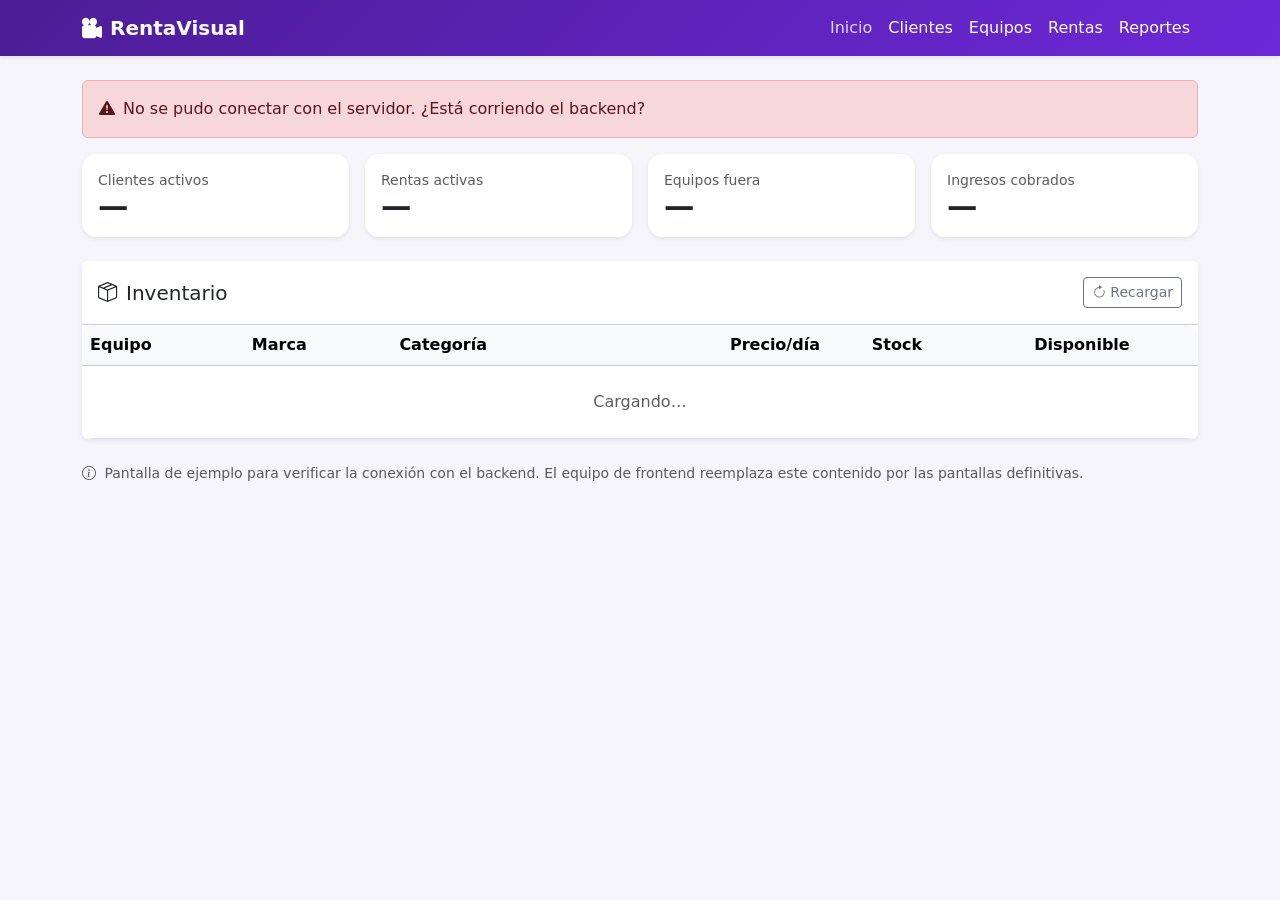
==== frontend/index.html @ cbd8d8b9 "Estructura inicial: base de datos PostgreSQL, API FastAPI y sitio" ====
<!DOCTYPE html>
<html lang="es">
<head>
  <meta charset="UTF-8" />
  <meta name="viewport" content="width=device-width, initial-scale=1.0" />
  <title>Renta de Equipos Audiovisuales</title>
  <link href="https://cdn.jsdelivr.net/npm/bootstrap@5.3.3/dist/css/bootstrap.min.css" rel="stylesheet" />
  <link href="https://cdn.jsdelivr.net/npm/bootstrap-icons@1.11.3/font/bootstrap-icons.min.css" rel="stylesheet" />
  <link href="assets/css/estilos.css" rel="stylesheet" />
</head>
<body>

  <!-- ===================== NAVBAR ===================== -->
  <nav class="navbar navbar-expand-lg navbar-marca shadow-sm">
    <div class="container">
      <a class="navbar-brand fw-bold" href="index.html">
        <i class="bi bi-camera-reels-fill me-2"></i>RentaVisual
      </a>
      <button class="navbar-toggler" type="button" data-bs-toggle="collapse" data-bs-target="#menu">
        <span class="navbar-toggler-icon"></span>
      </button>
      <div class="collapse navbar-collapse" id="menu">
        <ul class="navbar-nav ms-auto">
          <li class="nav-item"><a class="nav-link active" href="index.html">Inicio</a></li>
          <li class="nav-item"><a class="nav-link" href="#">Clientes</a></li>
          <li class="nav-item"><a class="nav-link" href="#">Equipos</a></li>
          <li class="nav-item"><a class="nav-link" href="#">Rentas</a></li>
          <li class="nav-item"><a class="nav-link" href="#">Reportes</a></li>
        </ul>
      </div>
    </div>
  </nav>

  <main class="container py-4">

    <!-- Aviso de estado del backend -->
    <div id="avisoConexion" class="alert alert-secondary d-flex align-items-center gap-2">
      <span class="spinner-border spinner-border-sm"></span>
      <span>Conectando con la base de datos…</span>
    </div>

    <!-- ===================== MÉTRICAS ===================== -->
    <div class="row g-3 mb-4" id="metricas">
      <div class="col-6 col-lg-3">
        <div class="card tarjeta-metrica shadow-sm h-100">
          <div class="card-body">
            <div class="text-muted small">Clientes activos</div>
            <div class="valor" id="mClientes">—</div>
          </div>
        </div>
      </div>
      <div class="col-6 col-lg-3">
        <div class="card tarjeta-metrica shadow-sm h-100">
          <div class="card-body">
            <div class="text-muted small">Rentas activas</div>
            <div class="valor" id="mRentas">—</div>
          </div>
        </div>
      </div>
      <div class="col-6 col-lg-3">
        <div class="card tarjeta-metrica shadow-sm h-100">
          <div class="card-body">
            <div class="text-muted small">Equipos fuera</div>
            <div class="valor" id="mPendientes">—</div>
          </div>
        </div>
      </div>
      <div class="col-6 col-lg-3">
        <div class="card tarjeta-metrica shadow-sm h-100">
          <div class="card-body">
            <div class="text-muted small">Ingresos cobrados</div>
            <div class="valor" id="mIngresos">—</div>
          </div>
        </div>
      </div>
    </div>

    <!-- ===================== INVENTARIO ===================== -->
    <div class="card shadow-sm border-0">
      <div class="card-header bg-white d-flex justify-content-between align-items-center py-3">
        <h5 class="mb-0"><i class="bi bi-box-seam me-2"></i>Inventario</h5>
        <button class="btn btn-sm btn-outline-secondary" id="btnRecargar">
          <i class="bi bi-arrow-clockwise"></i> Recargar
        </button>
      </div>
      <div class="table-responsive">
        <table class="table table-hover align-middle mb-0 tabla-datos">
          <thead class="table-light">
            <tr>
              <th>Equipo</th>
              <th>Marca</th>
              <th>Categoría</th>
              <th class="text-end">Precio/día</th>
              <th class="text-center">Stock</th>
              <th class="text-center">Disponible</th>
            </tr>
          </thead>
          <tbody id="tablaEquipos">
            <tr><td colspan="6" class="text-center py-4 text-muted">Cargando…</td></tr>
          </tbody>
        </table>
      </div>
    </div>

    <p class="text-muted small mt-4">
      <i class="bi bi-info-circle me-1"></i>
      Pantalla de ejemplo para verificar la conexión con el backend.
      El equipo de frontend reemplaza este contenido por las pantallas definitivas.
    </p>
  </main>

  <script src="https://cdn.jsdelivr.net/npm/bootstrap@5.3.3/dist/js/bootstrap.bundle.min.js"></script>
  <script src="assets/js/api.js"></script>
  <script>
    const dinero = (n) =>
      new Intl.NumberFormat("es-MX", { style: "currency", currency: "MXN" }).format(n);

    async function cargarTodo() {
      const aviso = document.getElementById("avisoConexion");
      try {
        const salud = await Api.sistema.salud();
        aviso.className = "alert alert-success d-flex align-items-center gap-2";
        aviso.innerHTML =
          `<i class="bi bi-check-circle-fill"></i>
           <span>Conectado a <strong>${salud.base}</strong> — PostgreSQL OK</span>`;

        const [resumen, equipos] = await Promise.all([
          Api.reportes.resumen(),
          Api.equipos.listar(),
        ]);

        document.getElementById("mClientes").textContent   = resumen.clientes_activos;
        document.getElementById("mRentas").textContent     = resumen.rentas_activas;
        document.getElementById("mPendientes").textContent = resumen.lineas_pendientes;
        document.getElementById("mIngresos").textContent   = dinero(resumen.ingresos_cobrados);

        const tbody = document.getElementById("tablaEquipos");
        tbody.innerHTML = equipos.map((e) => `
          <tr>
            <td class="fw-semibold">${e.nombre}</td>
            <td>${e.marca ?? "—"}</td>
            <td><span class="badge text-bg-light">${e.nombre_categoria}</span></td>
            <td class="text-end">${dinero(e.precio_renta_diario)}</td>
            <td class="text-center">${e.stock}</td>
            <td class="text-center">
              <span class="badge badge-estado ${e.disponible > 0 ? "text-bg-success" : "text-bg-danger"}">
                ${e.disponible}
              </span>
            </td>
          </tr>`).join("") ||
          `<tr><td colspan="6" class="text-center py-4 text-muted">Sin equipos registrados</td></tr>`;

      } catch (error) {
        aviso.className = "alert alert-danger d-flex align-items-center gap-2";
        aviso.innerHTML = `<i class="bi bi-exclamation-triangle-fill"></i>
                           <span>${error.message}</span>`;
      }
    }

    document.getElementById("btnRecargar").addEventListener("click", cargarTodo);
    cargarTodo();
  </script>
</body>
</html>
---- frontend/assets/css/estilos.css ----
/* =====================================================================
   Estilos base del proyecto.
   Bootstrap hace el 80%; aquí van los ajustes de identidad visual.
   ===================================================================== */

:root {
  --marca: #6d28d9;
  --marca-oscura: #4c1d95;
  --fondo: #f6f5fb;
}

body {
  background-color: var(--fondo);
  font-family: "Segoe UI", system-ui, -apple-system, sans-serif;
}

.navbar-marca {
  background: linear-gradient(135deg, var(--marca-oscura), var(--marca));
}

.navbar-marca .navbar-brand,
.navbar-marca .nav-link {
  color: #fff;
}

.navbar-marca .nav-link:hover,
.navbar-marca .nav-link.active {
  color: #ddd6fe;
}

.tarjeta-metrica {
  border: 0;
  border-radius: 0.9rem;
  transition: transform 0.15s ease, box-shadow 0.15s ease;
}

.tarjeta-metrica:hover {
  transform: translateY(-3px);
  box-shadow: 0 0.6rem 1.4rem rgba(76, 29, 149, 0.15) !important;
}

.tarjeta-metrica .valor {
  font-size: 1.9rem;
  font-weight: 700;
  line-height: 1;
}

.tabla-datos {
  background: #fff;
  border-radius: 0.75rem;
  overflow: hidden;
}

.badge-estado {
  font-weight: 600;
  letter-spacing: 0.02em;
}

.cargando {
  display: flex;
  align-items: center;
  gap: 0.6rem;
  color: #6b7280;
}
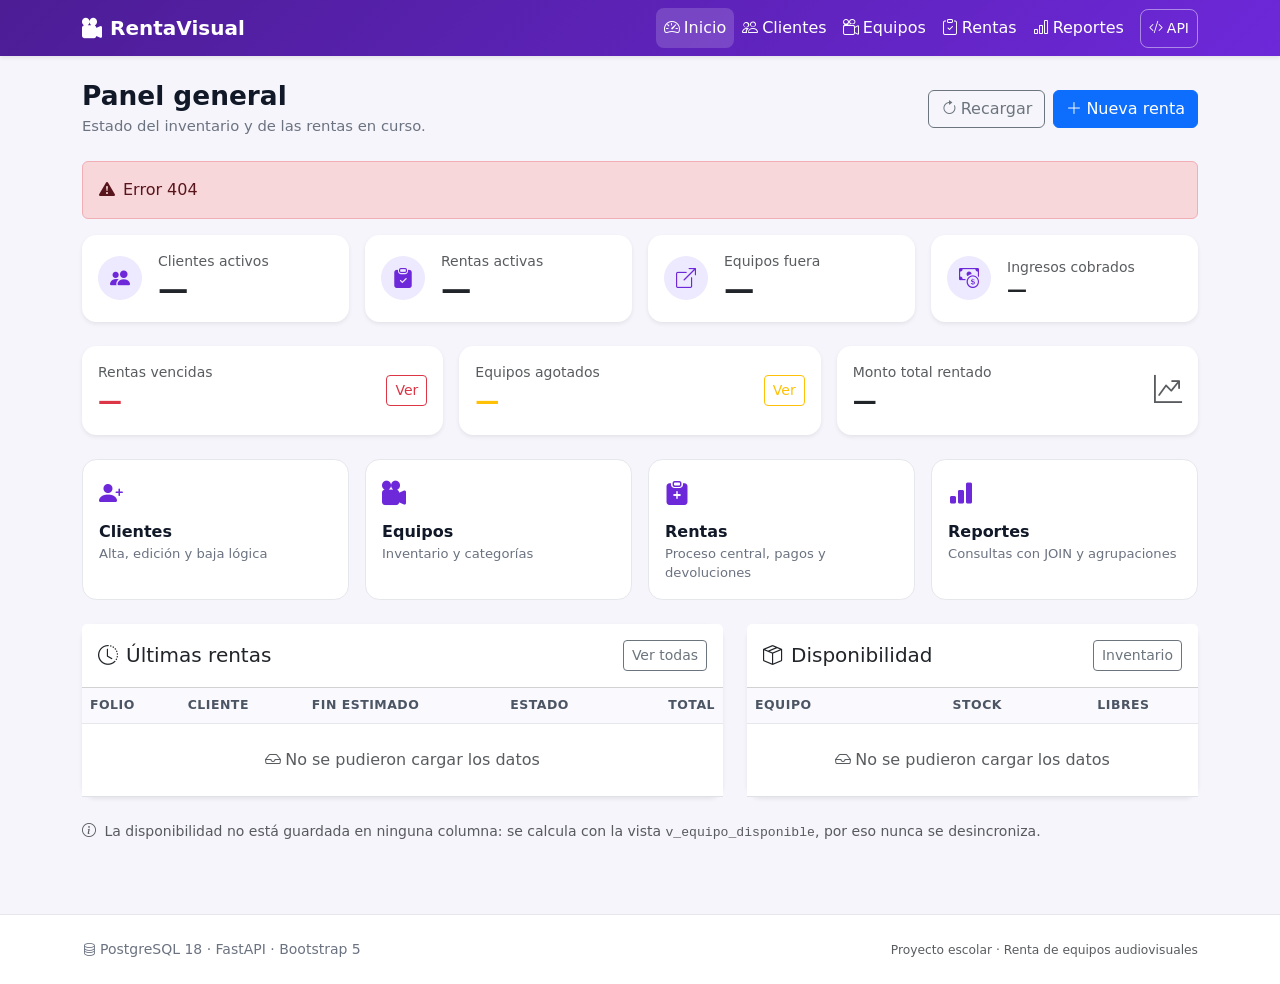
==== commit f9eef6de: "Frontend completo: panel, clientes, equipos, rentas y reportes - Capa compartida: api.js (cliente HT" ====
--- a/frontend/index.html
+++ b/frontend/index.html
@@ -3,162 +3,219 @@
 <head>
   <meta charset="UTF-8" />
   <meta name="viewport" content="width=device-width, initial-scale=1.0" />
-  <title>Renta de Equipos Audiovisuales</title>
+  <title>Panel general · RentaVisual</title>
   <link href="https://cdn.jsdelivr.net/npm/bootstrap@5.3.3/dist/css/bootstrap.min.css" rel="stylesheet" />
   <link href="https://cdn.jsdelivr.net/npm/bootstrap-icons@1.11.3/font/bootstrap-icons.min.css" rel="stylesheet" />
   <link href="assets/css/estilos.css" rel="stylesheet" />
 </head>
-<body>
-
-  <!-- ===================== NAVBAR ===================== -->
-  <nav class="navbar navbar-expand-lg navbar-marca shadow-sm">
-    <div class="container">
-      <a class="navbar-brand fw-bold" href="index.html">
-        <i class="bi bi-camera-reels-fill me-2"></i>RentaVisual
-      </a>
-      <button class="navbar-toggler" type="button" data-bs-toggle="collapse" data-bs-target="#menu">
-        <span class="navbar-toggler-icon"></span>
-      </button>
-      <div class="collapse navbar-collapse" id="menu">
-        <ul class="navbar-nav ms-auto">
-          <li class="nav-item"><a class="nav-link active" href="index.html">Inicio</a></li>
-          <li class="nav-item"><a class="nav-link" href="#">Clientes</a></li>
-          <li class="nav-item"><a class="nav-link" href="#">Equipos</a></li>
-          <li class="nav-item"><a class="nav-link" href="#">Rentas</a></li>
-          <li class="nav-item"><a class="nav-link" href="#">Reportes</a></li>
-        </ul>
-      </div>
-    </div>
-  </nav>
+<body data-pagina="inicio">
+
+  <div id="app-navbar"></div>
 
   <main class="container py-4">
 
-    <!-- Aviso de estado del backend -->
+    <div class="encabezado-pagina">
+      <div>
+        <h1>Panel general</h1>
+        <p class="subtitulo">Estado del inventario y de las rentas en curso.</p>
+      </div>
+      <div class="d-flex gap-2 no-print">
+        <button class="btn btn-outline-secondary" id="btnRecargar">
+          <i class="bi bi-arrow-clockwise me-1"></i>Recargar
+        </button>
+        <a class="btn btn-primary" href="rentas.html?nueva=1">
+          <i class="bi bi-plus-lg me-1"></i>Nueva renta
+        </a>
+      </div>
+    </div>
+
+    <!-- Estado de la conexión -->
     <div id="avisoConexion" class="alert alert-secondary d-flex align-items-center gap-2">
       <span class="spinner-border spinner-border-sm"></span>
       <span>Conectando con la base de datos…</span>
     </div>
 
-    <!-- ===================== MÉTRICAS ===================== -->
-    <div class="row g-3 mb-4" id="metricas">
-      <div class="col-6 col-lg-3">
-        <div class="card tarjeta-metrica shadow-sm h-100">
-          <div class="card-body">
-            <div class="text-muted small">Clientes activos</div>
-            <div class="valor" id="mClientes">—</div>
-          </div>
-        </div>
-      </div>
-      <div class="col-6 col-lg-3">
-        <div class="card tarjeta-metrica shadow-sm h-100">
-          <div class="card-body">
-            <div class="text-muted small">Rentas activas</div>
-            <div class="valor" id="mRentas">—</div>
-          </div>
-        </div>
-      </div>
-      <div class="col-6 col-lg-3">
-        <div class="card tarjeta-metrica shadow-sm h-100">
-          <div class="card-body">
-            <div class="text-muted small">Equipos fuera</div>
-            <div class="valor" id="mPendientes">—</div>
-          </div>
-        </div>
-      </div>
-      <div class="col-6 col-lg-3">
-        <div class="card tarjeta-metrica shadow-sm h-100">
-          <div class="card-body">
-            <div class="text-muted small">Ingresos cobrados</div>
-            <div class="valor" id="mIngresos">—</div>
-          </div>
-        </div>
-      </div>
-    </div>
-
-    <!-- ===================== INVENTARIO ===================== -->
-    <div class="card shadow-sm border-0">
-      <div class="card-header bg-white d-flex justify-content-between align-items-center py-3">
-        <h5 class="mb-0"><i class="bi bi-box-seam me-2"></i>Inventario</h5>
-        <button class="btn btn-sm btn-outline-secondary" id="btnRecargar">
-          <i class="bi bi-arrow-clockwise"></i> Recargar
-        </button>
-      </div>
-      <div class="table-responsive">
-        <table class="table table-hover align-middle mb-0 tabla-datos">
-          <thead class="table-light">
-            <tr>
-              <th>Equipo</th>
-              <th>Marca</th>
-              <th>Categoría</th>
-              <th class="text-end">Precio/día</th>
-              <th class="text-center">Stock</th>
-              <th class="text-center">Disponible</th>
-            </tr>
-          </thead>
-          <tbody id="tablaEquipos">
-            <tr><td colspan="6" class="text-center py-4 text-muted">Cargando…</td></tr>
-          </tbody>
-        </table>
-      </div>
-    </div>
-
-    <p class="text-muted small mt-4">
+    <!-- Métricas principales -->
+    <div class="row g-3 mb-4">
+      <div class="col-6 col-lg-3">
+        <div class="card tarjeta-metrica shadow-sm h-100">
+          <div class="card-body d-flex align-items-center gap-3">
+            <div class="icono"><i class="bi bi-people-fill"></i></div>
+            <div>
+              <div class="text-muted small">Clientes activos</div>
+              <div class="valor" id="mClientes">—</div>
+            </div>
+          </div>
+        </div>
+      </div>
+      <div class="col-6 col-lg-3">
+        <div class="card tarjeta-metrica shadow-sm h-100">
+          <div class="card-body d-flex align-items-center gap-3">
+            <div class="icono"><i class="bi bi-clipboard-check-fill"></i></div>
+            <div>
+              <div class="text-muted small">Rentas activas</div>
+              <div class="valor" id="mRentas">—</div>
+            </div>
+          </div>
+        </div>
+      </div>
+      <div class="col-6 col-lg-3">
+        <div class="card tarjeta-metrica shadow-sm h-100">
+          <div class="card-body d-flex align-items-center gap-3">
+            <div class="icono"><i class="bi bi-box-arrow-up-right"></i></div>
+            <div>
+              <div class="text-muted small">Equipos fuera</div>
+              <div class="valor" id="mPendientes">—</div>
+            </div>
+          </div>
+        </div>
+      </div>
+      <div class="col-6 col-lg-3">
+        <div class="card tarjeta-metrica shadow-sm h-100">
+          <div class="card-body d-flex align-items-center gap-3">
+            <div class="icono"><i class="bi bi-cash-coin"></i></div>
+            <div>
+              <div class="text-muted small">Ingresos cobrados</div>
+              <div class="valor fs-5" id="mIngresos">—</div>
+            </div>
+          </div>
+        </div>
+      </div>
+    </div>
+
+    <!-- Avisos -->
+    <div class="row g-3 mb-4">
+      <div class="col-md-4">
+        <div class="card shadow-sm h-100">
+          <div class="card-body d-flex justify-content-between align-items-center">
+            <div>
+              <div class="text-muted small">Rentas vencidas</div>
+              <div class="valor fs-4 fw-bold text-danger" id="mVencidas">—</div>
+            </div>
+            <a class="btn btn-sm btn-outline-danger" href="reportes.html#vencidas">Ver</a>
+          </div>
+        </div>
+      </div>
+      <div class="col-md-4">
+        <div class="card shadow-sm h-100">
+          <div class="card-body d-flex justify-content-between align-items-center">
+            <div>
+              <div class="text-muted small">Equipos agotados</div>
+              <div class="valor fs-4 fw-bold text-warning" id="mAgotados">—</div>
+            </div>
+            <a class="btn btn-sm btn-outline-warning" href="reportes.html#inventario">Ver</a>
+          </div>
+        </div>
+      </div>
+      <div class="col-md-4">
+        <div class="card shadow-sm h-100">
+          <div class="card-body d-flex justify-content-between align-items-center">
+            <div>
+              <div class="text-muted small">Monto total rentado</div>
+              <div class="valor fs-4 fw-bold" id="mMontoRentado">—</div>
+            </div>
+            <i class="bi bi-graph-up-arrow fs-3 text-muted"></i>
+          </div>
+        </div>
+      </div>
+    </div>
+
+    <!-- Accesos rápidos -->
+    <div class="row g-3 mb-4">
+      <div class="col-6 col-lg-3">
+        <a class="tarjeta-accion p-3" href="clientes.html">
+          <div class="icono mb-2"><i class="bi bi-person-plus-fill"></i></div>
+          <div class="fw-semibold">Clientes</div>
+          <div class="celda-secundaria">Alta, edición y baja lógica</div>
+        </a>
+      </div>
+      <div class="col-6 col-lg-3">
+        <a class="tarjeta-accion p-3" href="equipos.html">
+          <div class="icono mb-2"><i class="bi bi-camera-reels-fill"></i></div>
+          <div class="fw-semibold">Equipos</div>
+          <div class="celda-secundaria">Inventario y categorías</div>
+        </a>
+      </div>
+      <div class="col-6 col-lg-3">
+        <a class="tarjeta-accion p-3" href="rentas.html">
+          <div class="icono mb-2"><i class="bi bi-clipboard-plus-fill"></i></div>
+          <div class="fw-semibold">Rentas</div>
+          <div class="celda-secundaria">Proceso central, pagos y devoluciones</div>
+        </a>
+      </div>
+      <div class="col-6 col-lg-3">
+        <a class="tarjeta-accion p-3" href="reportes.html">
+          <div class="icono mb-2"><i class="bi bi-bar-chart-fill"></i></div>
+          <div class="fw-semibold">Reportes</div>
+          <div class="celda-secundaria">Consultas con JOIN y agrupaciones</div>
+        </a>
+      </div>
+    </div>
+
+    <div class="row g-4">
+      <!-- Últimas rentas -->
+      <div class="col-lg-7">
+        <div class="card shadow-sm h-100">
+          <div class="card-header bg-white d-flex justify-content-between align-items-center py-3">
+            <h5 class="mb-0"><i class="bi bi-clock-history me-2"></i>Últimas rentas</h5>
+            <a class="btn btn-sm btn-outline-secondary" href="rentas.html">Ver todas</a>
+          </div>
+          <div class="table-responsive">
+            <table class="table table-hover align-middle tabla-datos">
+              <thead>
+                <tr>
+                  <th>Folio</th>
+                  <th>Cliente</th>
+                  <th>Fin estimado</th>
+                  <th>Estado</th>
+                  <th class="text-end">Total</th>
+                </tr>
+              </thead>
+              <tbody id="tablaRentas">
+                <tr><td colspan="5" class="text-center py-4 text-muted">Cargando…</td></tr>
+              </tbody>
+            </table>
+          </div>
+        </div>
+      </div>
+
+      <!-- Inventario -->
+      <div class="col-lg-5">
+        <div class="card shadow-sm h-100">
+          <div class="card-header bg-white d-flex justify-content-between align-items-center py-3">
+            <h5 class="mb-0"><i class="bi bi-box-seam me-2"></i>Disponibilidad</h5>
+            <a class="btn btn-sm btn-outline-secondary" href="equipos.html">Inventario</a>
+          </div>
+          <div class="table-responsive">
+            <table class="table table-hover align-middle tabla-datos">
+              <thead>
+                <tr>
+                  <th>Equipo</th>
+                  <th class="text-center">Stock</th>
+                  <th class="text-center">Libres</th>
+                </tr>
+              </thead>
+              <tbody id="tablaEquipos">
+                <tr><td colspan="3" class="text-center py-4 text-muted">Cargando…</td></tr>
+              </tbody>
+            </table>
+          </div>
+        </div>
+      </div>
+    </div>
+
+    <p class="text-muted small mt-4 mb-0">
       <i class="bi bi-info-circle me-1"></i>
-      Pantalla de ejemplo para verificar la conexión con el backend.
-      El equipo de frontend reemplaza este contenido por las pantallas definitivas.
+      La disponibilidad no está guardada en ninguna columna: se calcula con la vista
+      <span class="texto-mono">v_equipo_disponible</span>, por eso nunca se desincroniza.
     </p>
   </main>
 
+  <div id="app-footer"></div>
+
   <script src="https://cdn.jsdelivr.net/npm/bootstrap@5.3.3/dist/js/bootstrap.bundle.min.js"></script>
   <script src="assets/js/api.js"></script>
-  <script>
-    const dinero = (n) =>
-      new Intl.NumberFormat("es-MX", { style: "currency", currency: "MXN" }).format(n);
-
-    async function cargarTodo() {
-      const aviso = document.getElementById("avisoConexion");
-      try {
-        const salud = await Api.sistema.salud();
-        aviso.className = "alert alert-success d-flex align-items-center gap-2";
-        aviso.innerHTML =
-          `<i class="bi bi-check-circle-fill"></i>
-           <span>Conectado a <strong>${salud.base}</strong> — PostgreSQL OK</span>`;
-
-        const [resumen, equipos] = await Promise.all([
-          Api.reportes.resumen(),
-          Api.equipos.listar(),
-        ]);
-
-        document.getElementById("mClientes").textContent   = resumen.clientes_activos;
-        document.getElementById("mRentas").textContent     = resumen.rentas_activas;
-        document.getElementById("mPendientes").textContent = resumen.lineas_pendientes;
-        document.getElementById("mIngresos").textContent   = dinero(resumen.ingresos_cobrados);
-
-        const tbody = document.getElementById("tablaEquipos");
-        tbody.innerHTML = equipos.map((e) => `
-          <tr>
-            <td class="fw-semibold">${e.nombre}</td>
-            <td>${e.marca ?? "—"}</td>
-            <td><span class="badge text-bg-light">${e.nombre_categoria}</span></td>
-            <td class="text-end">${dinero(e.precio_renta_diario)}</td>
-            <td class="text-center">${e.stock}</td>
-            <td class="text-center">
-              <span class="badge badge-estado ${e.disponible > 0 ? "text-bg-success" : "text-bg-danger"}">
-                ${e.disponible}
-              </span>
-            </td>
-          </tr>`).join("") ||
-          `<tr><td colspan="6" class="text-center py-4 text-muted">Sin equipos registrados</td></tr>`;
-
-      } catch (error) {
-        aviso.className = "alert alert-danger d-flex align-items-center gap-2";
-        aviso.innerHTML = `<i class="bi bi-exclamation-triangle-fill"></i>
-                           <span>${error.message}</span>`;
-      }
-    }
-
-    document.getElementById("btnRecargar").addEventListener("click", cargarTodo);
-    cargarTodo();
-  </script>
+  <script src="assets/js/comun.js"></script>
+  <script src="assets/js/paginas/inicio.js"></script>
 </body>
 </html>
--- a/frontend/assets/css/estilos.css
+++ b/frontend/assets/css/estilos.css
@@ -1,19 +1,41 @@
 /* =====================================================================
-   Estilos base del proyecto.
-   Bootstrap hace el 80%; aquí van los ajustes de identidad visual.
+   Identidad visual del proyecto
+   ---------------------------------------------------------------------
+   Bootstrap hace el 80%. Aquí solo van los ajustes de marca y los
+   detalles que Bootstrap no trae (barras de reportes, tablas, impresión).
    ===================================================================== */
 
 :root {
   --marca: #6d28d9;
   --marca-oscura: #4c1d95;
+  --marca-clara: #ede9fe;
   --fondo: #f6f5fb;
-}
-
+  --borde: #e5e7eb;
+  --texto-suave: #6b7280;
+  --exito: #059669;
+  --peligro: #dc2626;
+  --radio: 0.9rem;
+}
+
+/* --------------------------------- Base --------------------------------- */
 body {
   background-color: var(--fondo);
   font-family: "Segoe UI", system-ui, -apple-system, sans-serif;
-}
-
+  color: #111827;
+  min-height: 100vh;
+  display: flex;
+  flex-direction: column;
+}
+
+main {
+  flex: 1 0 auto;
+}
+
+a {
+  text-decoration: none;
+}
+
+/* -------------------------------- Navbar -------------------------------- */
 .navbar-marca {
   background: linear-gradient(135deg, var(--marca-oscura), var(--marca));
 }
@@ -23,14 +45,56 @@
   color: #fff;
 }
 
+.navbar-marca .nav-link {
+  border-radius: 0.5rem;
+  padding-inline: 0.75rem;
+  transition: background-color 0.15s ease;
+}
+
 .navbar-marca .nav-link:hover,
 .navbar-marca .nav-link.active {
-  color: #ddd6fe;
+  color: #fff;
+  background-color: rgba(255, 255, 255, 0.16);
+}
+
+.navbar-marca .nav-docs {
+  border: 1px solid rgba(255, 255, 255, 0.45);
+  font-size: 0.875rem;
+}
+
+.navbar-marca .navbar-toggler {
+  border-color: rgba(255, 255, 255, 0.5);
+}
+
+/* -------------------------------- Encabezado -------------------------------- */
+.encabezado-pagina {
+  display: flex;
+  flex-wrap: wrap;
+  gap: 1rem;
+  justify-content: space-between;
+  align-items: center;
+  margin-bottom: 1.5rem;
+}
+
+.encabezado-pagina h1 {
+  font-size: 1.65rem;
+  font-weight: 700;
+  margin: 0;
+}
+
+.encabezado-pagina .subtitulo {
+  color: var(--texto-suave);
+  font-size: 0.925rem;
+  margin: 0.2rem 0 0;
+}
+
+/* --------------------------------- Tarjetas --------------------------------- */
+.card {
+  border: 0;
+  border-radius: var(--radio);
 }
 
 .tarjeta-metrica {
-  border: 0;
-  border-radius: 0.9rem;
   transition: transform 0.15s ease, box-shadow 0.15s ease;
 }
 
@@ -42,23 +106,225 @@
 .tarjeta-metrica .valor {
   font-size: 1.9rem;
   font-weight: 700;
-  line-height: 1;
-}
-
+  line-height: 1.1;
+}
+
+.tarjeta-metrica .icono {
+  width: 2.75rem;
+  height: 2.75rem;
+  display: grid;
+  place-items: center;
+  border-radius: 50%;
+  background: var(--marca-clara);
+  color: var(--marca);
+  font-size: 1.25rem;
+  flex: 0 0 auto;
+}
+
+.tarjeta-accion {
+  display: block;
+  height: 100%;
+  color: inherit;
+  border: 1px solid var(--borde);
+  border-radius: var(--radio);
+  background: #fff;
+  transition: border-color 0.15s ease, transform 0.15s ease;
+}
+
+.tarjeta-accion:hover {
+  border-color: var(--marca);
+  transform: translateY(-2px);
+  color: var(--marca);
+}
+
+.tarjeta-accion .icono {
+  font-size: 1.5rem;
+  color: var(--marca);
+}
+
+/* ---------------------------------- Tablas ---------------------------------- */
 .tabla-datos {
   background: #fff;
-  border-radius: 0.75rem;
-  overflow: hidden;
-}
-
+  margin-bottom: 0;
+}
+
+.tabla-datos thead th {
+  background: #faf9fe;
+  color: #4b5563;
+  font-size: 0.78rem;
+  text-transform: uppercase;
+  letter-spacing: 0.04em;
+  font-weight: 700;
+  border-bottom: 1px solid var(--borde);
+  white-space: nowrap;
+}
+
+.tabla-datos td,
+.tabla-datos th {
+  vertical-align: middle;
+}
+
+.tabla-datos tbody tr:hover {
+  background-color: #fbfaff;
+}
+
+.acciones-tabla {
+  white-space: nowrap;
+}
+
+.acciones-tabla .btn {
+  --bs-btn-padding-y: 0.2rem;
+  --bs-btn-padding-x: 0.45rem;
+  --bs-btn-font-size: 0.8rem;
+}
+
+.celda-principal {
+  font-weight: 600;
+}
+
+.celda-secundaria {
+  color: var(--texto-suave);
+  font-size: 0.82rem;
+}
+
+/* ---------------------------------- Badges ---------------------------------- */
 .badge-estado {
   font-weight: 600;
   letter-spacing: 0.02em;
-}
-
-.cargando {
+  padding: 0.4em 0.65em;
+}
+
+.badge-suave {
+  background: var(--marca-clara);
+  color: var(--marca-oscura);
+  font-weight: 600;
+}
+
+/* ----------------------------- Barras de reportes ----------------------------- */
+.barra {
+  background: #f1f0f7;
+  border-radius: 999px;
+  height: 0.55rem;
+  overflow: hidden;
+  min-width: 90px;
+}
+
+.barra > span {
+  display: block;
+  height: 100%;
+  border-radius: 999px;
+  background: linear-gradient(90deg, var(--marca), #a78bfa);
+  transition: width 0.4s ease;
+}
+
+/* ------------------------------- Formularios ------------------------------- */
+.form-label {
+  font-size: 0.875rem;
+  font-weight: 600;
+  margin-bottom: 0.25rem;
+}
+
+.form-text {
+  font-size: 0.8rem;
+}
+
+.requerido::after {
+  content: " *";
+  color: var(--peligro);
+}
+
+/* ------------------------------- Carrito ------------------------------- */
+.carrito-vacio {
+  text-align: center;
+  color: var(--texto-suave);
+  padding: 1.5rem 1rem;
+  border: 1px dashed var(--borde);
+  border-radius: 0.65rem;
+}
+
+.resumen-total {
   display: flex;
-  align-items: center;
-  gap: 0.6rem;
-  color: #6b7280;
-}
+  justify-content: space-between;
+  align-items: baseline;
+  padding: 0.75rem 1rem;
+  background: var(--marca-clara);
+  border-radius: 0.65rem;
+}
+
+.resumen-total .monto {
+  font-size: 1.35rem;
+  font-weight: 700;
+  color: var(--marca-oscura);
+}
+
+/* ------------------------------- Offcanvas ------------------------------- */
+@media (min-width: 992px) {
+  .offcanvas-detalle {
+    width: 680px;
+  }
+}
+
+.dato-detalle dt {
+  font-size: 0.75rem;
+  text-transform: uppercase;
+  letter-spacing: 0.04em;
+  color: var(--texto-suave);
+  font-weight: 700;
+}
+
+.dato-detalle dd {
+  margin-bottom: 0.75rem;
+}
+
+/* --------------------------------- Varios --------------------------------- */
+.pie-pagina {
+  background: #fff;
+  border-top: 1px solid var(--borde);
+  color: var(--texto-suave);
+  font-size: 0.875rem;
+}
+
+.spinner-border-sm {
+  vertical-align: -0.125em;
+}
+
+.texto-mono {
+  font-family: "Cascadia Code", "Consolas", monospace;
+  font-size: 0.82rem;
+}
+
+.cursor-pointer {
+  cursor: pointer;
+}
+
+.solo-print {
+  display: none;
+}
+
+/* -------------------------------- Impresión -------------------------------- */
+@media print {
+  .navbar,
+  .pie-pagina,
+  .no-print,
+  .toast-container,
+  .btn {
+    display: none !important;
+  }
+
+  body {
+    background: #fff;
+  }
+
+  main {
+    padding: 0 !important;
+  }
+
+  .card {
+    box-shadow: none !important;
+    border: 1px solid #ddd;
+  }
+
+  .solo-print {
+    display: block;
+  }
+}
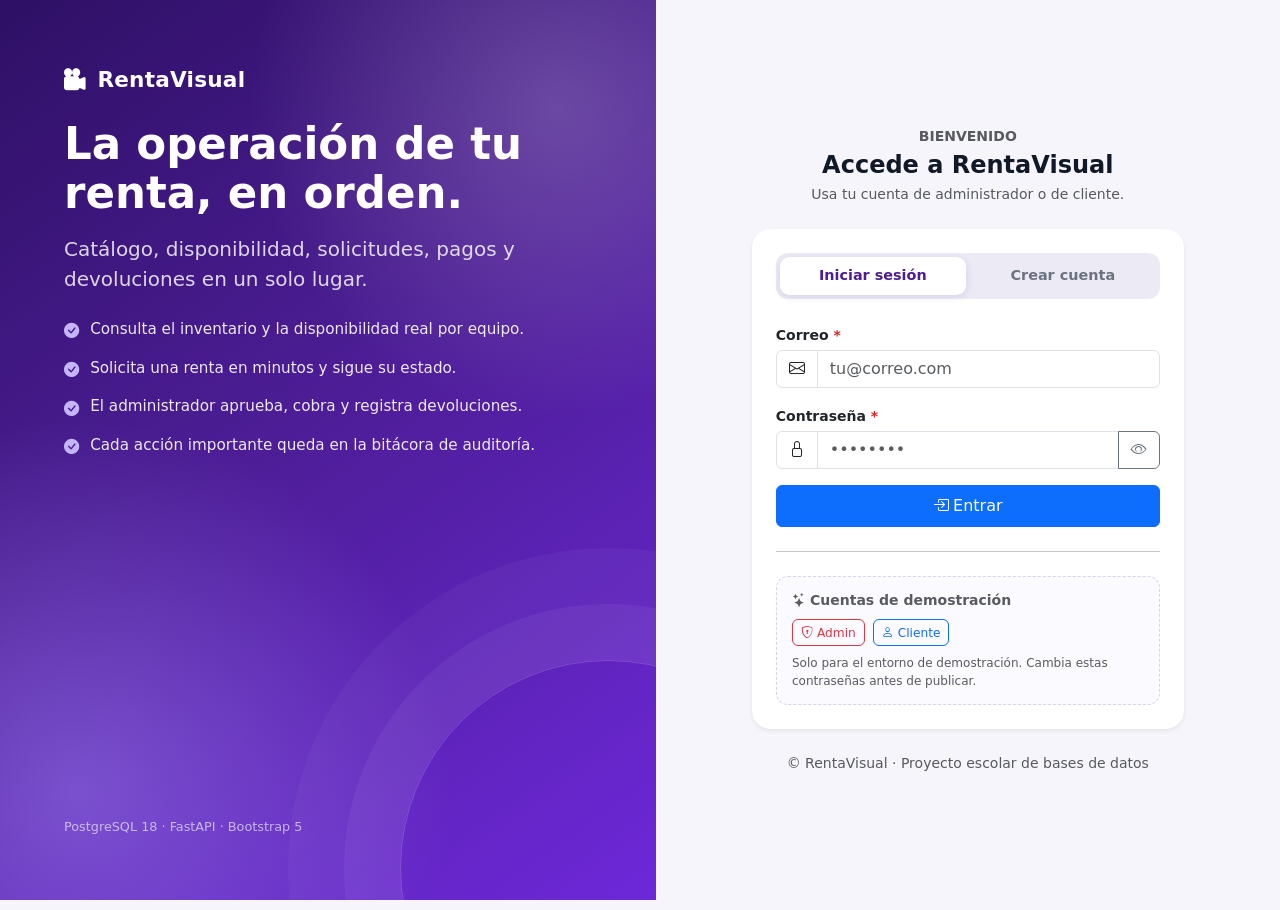
==== commit 776cc231: "Agrega login con dos roles, solicitudes de renta y auditoria - Roles admin/cliente con cookie de ses" ====
--- a/frontend/index.html
+++ b/frontend/index.html
@@ -8,7 +8,7 @@
   <link href="https://cdn.jsdelivr.net/npm/bootstrap-icons@1.11.3/font/bootstrap-icons.min.css" rel="stylesheet" />
   <link href="assets/css/estilos.css" rel="stylesheet" />
 </head>
-<body data-pagina="inicio">
+<body data-pagina="inicio" data-solo-admin="true">
 
   <div id="app-navbar"></div>
 
@@ -85,7 +85,20 @@
 
     <!-- Avisos -->
     <div class="row g-3 mb-4">
-      <div class="col-md-4">
+      <div class="col-6 col-xl-3">
+        <div class="card shadow-sm h-100 tarjeta-aviso">
+          <div class="card-body d-flex justify-content-between align-items-center">
+            <div>
+              <div class="text-muted small">Solicitudes por aprobar</div>
+              <div class="valor fs-4 fw-bold text-warning" id="mSolicitudes">—</div>
+            </div>
+            <a class="btn btn-sm btn-warning" href="solicitudes.html">
+              <i class="bi bi-inbox me-1"></i>Revisar
+            </a>
+          </div>
+        </div>
+      </div>
+      <div class="col-6 col-xl-3">
         <div class="card shadow-sm h-100">
           <div class="card-body d-flex justify-content-between align-items-center">
             <div>
@@ -96,7 +109,7 @@
           </div>
         </div>
       </div>
-      <div class="col-md-4">
+      <div class="col-6 col-xl-3">
         <div class="card shadow-sm h-100">
           <div class="card-body d-flex justify-content-between align-items-center">
             <div>
@@ -107,7 +120,7 @@
           </div>
         </div>
       </div>
-      <div class="col-md-4">
+      <div class="col-6 col-xl-3">
         <div class="card shadow-sm h-100">
           <div class="card-body d-flex justify-content-between align-items-center">
             <div>
@@ -204,6 +217,19 @@
       </div>
     </div>
 
+    <!-- Actividad reciente -->
+    <div class="card shadow-sm mt-4">
+      <div class="card-header bg-white d-flex justify-content-between align-items-center py-3">
+        <h5 class="mb-0"><i class="bi bi-activity me-2"></i>Actividad reciente</h5>
+        <a class="btn btn-sm btn-outline-secondary" href="actividad.html">Ver bitácora</a>
+      </div>
+      <div class="card-body pt-2" id="feedInicio">
+        <div class="text-center text-muted py-4">
+          <span class="spinner-border spinner-border-sm me-2"></span>Cargando actividad…
+        </div>
+      </div>
+    </div>
+
     <p class="text-muted small mt-4 mb-0">
       <i class="bi bi-info-circle me-1"></i>
       La disponibilidad no está guardada en ninguna columna: se calcula con la vista
--- a/frontend/assets/css/estilos.css
+++ b/frontend/assets/css/estilos.css
@@ -168,6 +168,15 @@
   background-color: #fbfaff;
 }
 
+.tabla-datos tbody tr.fila-pendiente {
+  background-color: #fffbeb;
+  box-shadow: inset 3px 0 0 #f59e0b;
+}
+
+.tabla-datos tbody tr.fila-pendiente:hover {
+  background-color: #fef3c7;
+}
+
 .acciones-tabla {
   white-space: nowrap;
 }
@@ -299,6 +308,389 @@
 
 .solo-print {
   display: none;
+}
+
+/* ------------------------------ Sesión / navbar ------------------------------ */
+.avatar-nav {
+  width: 1.9rem;
+  height: 1.9rem;
+  border-radius: 50%;
+  display: inline-grid;
+  place-items: center;
+  background: rgba(255, 255, 255, 0.22);
+  border: 1px solid rgba(255, 255, 255, 0.45);
+  font-weight: 700;
+  font-size: 0.85rem;
+}
+
+.navbar-marca .badge {
+  vertical-align: 0.1em;
+  font-size: 0.65rem;
+}
+
+/* ---------------------------------- Login ---------------------------------- */
+.auth-page {
+  min-height: 100vh;
+  display: grid;
+  grid-template-columns: 1.05fr 1fr;
+  background: #fff;
+}
+
+.auth-marca {
+  position: relative;
+  overflow: hidden;
+  display: flex;
+  flex-direction: column;
+  justify-content: space-between;
+  gap: 2.5rem;
+  padding: clamp(2rem, 5vw, 4rem);
+  color: #fff;
+  background:
+    radial-gradient(circle at 85% 12%, rgba(255, 255, 255, 0.2), transparent 32%),
+    radial-gradient(circle at 12% 88%, rgba(167, 139, 250, 0.45), transparent 38%),
+    linear-gradient(145deg, #2e1065 0%, var(--marca-oscura) 45%, var(--marca) 100%);
+}
+
+.auth-marca::after {
+  content: "";
+  position: absolute;
+  width: 26rem;
+  height: 26rem;
+  right: -10rem;
+  bottom: -11rem;
+  border: 1px solid rgba(255, 255, 255, 0.18);
+  border-radius: 50%;
+  box-shadow: 0 0 0 3.5rem rgba(255, 255, 255, 0.05),
+              0 0 0 7rem rgba(255, 255, 255, 0.035);
+  pointer-events: none;
+}
+
+.auth-marca .marca-logo {
+  position: relative;
+  z-index: 1;
+  display: inline-flex;
+  align-items: center;
+  gap: 0.7rem;
+  font-size: 1.35rem;
+  font-weight: 800;
+  letter-spacing: 0.01em;
+}
+
+.auth-marca h1 {
+  position: relative;
+  z-index: 1;
+  font-size: clamp(1.9rem, 3.4vw, 2.9rem);
+  font-weight: 800;
+  line-height: 1.12;
+  max-width: 24ch;
+}
+
+.auth-marca .lead {
+  position: relative;
+  z-index: 1;
+  color: rgba(255, 255, 255, 0.82);
+  max-width: 42ch;
+}
+
+.lista-beneficios {
+  position: relative;
+  z-index: 1;
+  list-style: none;
+  padding: 0;
+  margin: 0;
+  display: grid;
+  gap: 0.85rem;
+}
+
+.lista-beneficios li {
+  display: flex;
+  gap: 0.7rem;
+  align-items: flex-start;
+  color: rgba(255, 255, 255, 0.9);
+  font-size: 0.95rem;
+}
+
+.lista-beneficios i {
+  color: #c4b5fd;
+  margin-top: 0.15rem;
+}
+
+.auth-pie {
+  position: relative;
+  z-index: 1;
+  color: rgba(255, 255, 255, 0.62);
+  font-size: 0.8rem;
+}
+
+.auth-formulario {
+  display: flex;
+  align-items: center;
+  justify-content: center;
+  padding: clamp(1.5rem, 4vw, 3rem);
+  background: var(--fondo);
+}
+
+.auth-card {
+  width: min(27rem, 100%);
+}
+
+.auth-card .card {
+  border-radius: 1.15rem;
+}
+
+.auth-tabs {
+  display: grid;
+  grid-template-columns: 1fr 1fr;
+  gap: 0.25rem;
+  padding: 0.25rem;
+  background: #eceaf5;
+  border-radius: 0.75rem;
+}
+
+.auth-tabs button {
+  border: 0;
+  background: transparent;
+  border-radius: 0.6rem;
+  padding: 0.5rem 0.75rem;
+  font-weight: 600;
+  font-size: 0.9rem;
+  color: var(--texto-suave);
+}
+
+.auth-tabs button.activo {
+  background: #fff;
+  color: var(--marca-oscura);
+  box-shadow: 0 2px 8px rgba(76, 29, 149, 0.12);
+}
+
+.auth-demo {
+  border: 1px dashed #d8d2ea;
+  background: #fbfaff;
+  border-radius: 0.75rem;
+  padding: 0.85rem 0.95rem;
+}
+
+.auth-demo button {
+  --bs-btn-padding-y: 0.2rem;
+  --bs-btn-padding-x: 0.5rem;
+  --bs-btn-font-size: 0.76rem;
+}
+
+@media (max-width: 991.98px) {
+  .auth-page {
+    grid-template-columns: 1fr;
+  }
+
+  .auth-marca {
+    padding: 2rem 1.5rem;
+    gap: 1.5rem;
+  }
+
+  .auth-marca h1 {
+    font-size: 1.7rem;
+  }
+
+  .lista-beneficios {
+    display: none;
+  }
+}
+
+/* ------------------------------ Portal cliente ------------------------------ */
+.hero-cliente {
+  position: relative;
+  overflow: hidden;
+  border-radius: 1.1rem;
+  padding: clamp(1.4rem, 3vw, 2.2rem);
+  color: #fff;
+  background:
+    radial-gradient(circle at 88% 20%, rgba(255, 255, 255, 0.2), transparent 30%),
+    linear-gradient(135deg, var(--marca-oscura), var(--marca));
+}
+
+.hero-cliente .saludo {
+  color: rgba(255, 255, 255, 0.76);
+  font-size: 0.9rem;
+}
+
+.hero-cliente h1 {
+  font-size: clamp(1.5rem, 2.6vw, 2rem);
+  font-weight: 800;
+  margin: 0.15rem 0 0.4rem;
+}
+
+.hero-cliente .chip {
+  display: inline-flex;
+  align-items: center;
+  gap: 0.4rem;
+  background: rgba(255, 255, 255, 0.16);
+  border: 1px solid rgba(255, 255, 255, 0.3);
+  border-radius: 999px;
+  padding: 0.3rem 0.7rem;
+  font-size: 0.8rem;
+}
+
+.equipo-card {
+  height: 100%;
+  border: 1px solid var(--borde);
+  border-radius: var(--radio);
+  background: #fff;
+  transition: transform 0.15s ease, box-shadow 0.15s ease, border-color 0.15s ease;
+}
+
+.equipo-card:hover {
+  transform: translateY(-3px);
+  border-color: #c4b5fd;
+  box-shadow: 0 0.7rem 1.5rem rgba(76, 29, 149, 0.12);
+}
+
+.equipo-card .icono-categoria {
+  width: 2.6rem;
+  height: 2.6rem;
+  display: grid;
+  place-items: center;
+  border-radius: 0.7rem;
+  background: var(--marca-clara);
+  color: var(--marca);
+  font-size: 1.2rem;
+}
+
+.equipo-card .precio {
+  color: var(--marca-oscura);
+  font-size: 1.15rem;
+  font-weight: 800;
+}
+
+.equipo-card .precio small {
+  color: var(--texto-suave);
+  font-size: 0.72rem;
+  font-weight: 500;
+}
+
+.carrito-linea {
+  display: flex;
+  justify-content: space-between;
+  align-items: flex-start;
+  gap: 0.75rem;
+  padding: 0.65rem 0;
+  border-bottom: 1px dashed var(--borde);
+}
+
+.carrito-linea:last-child {
+  border-bottom: 0;
+}
+
+.resumen-sticky {
+  position: sticky;
+  top: 5.2rem;
+}
+
+.tab-portal {
+  border-bottom: 1px solid var(--borde);
+  gap: 0.25rem;
+}
+
+.tab-portal .nav-link {
+  color: var(--texto-suave);
+  font-weight: 600;
+  border: 0;
+  border-bottom: 2px solid transparent;
+  border-radius: 0;
+  padding: 0.7rem 0.9rem;
+}
+
+.tab-portal .nav-link.active {
+  color: var(--marca-oscura);
+  background: transparent;
+  border-bottom-color: var(--marca);
+}
+
+.tarjeta-solicitud {
+  border: 1px solid var(--borde);
+  border-radius: var(--radio);
+  background: #fff;
+  transition: border-color 0.15s ease, box-shadow 0.15s ease;
+}
+
+.tarjeta-solicitud:hover {
+  border-color: #c4b5fd;
+  box-shadow: 0 0.5rem 1.2rem rgba(76, 29, 149, 0.08);
+}
+
+.timeline {
+  list-style: none;
+  margin: 0;
+  padding: 0;
+  display: grid;
+  gap: 0.8rem;
+}
+
+.timeline li {
+  display: grid;
+  grid-template-columns: 1.5rem 1fr;
+  gap: 0.65rem;
+  position: relative;
+}
+
+.timeline li::before {
+  content: "";
+  position: absolute;
+  left: 0.7rem;
+  top: 1.55rem;
+  bottom: -0.9rem;
+  width: 1px;
+  background: var(--borde);
+}
+
+.timeline li:last-child::before {
+  display: none;
+}
+
+.timeline .punto {
+  width: 1.45rem;
+  height: 1.45rem;
+  border-radius: 50%;
+  display: grid;
+  place-items: center;
+  font-size: 0.7rem;
+  background: var(--marca-clara);
+  color: var(--marca-oscura);
+  z-index: 1;
+}
+
+/* ------------------------------- Actividad ------------------------------- */
+.feed-item {
+  display: grid;
+  grid-template-columns: 2.2rem 1fr auto;
+  gap: 0.75rem;
+  align-items: start;
+  padding: 0.8rem 0;
+  border-bottom: 1px solid #f0eef7;
+}
+
+.feed-item:last-child {
+  border-bottom: 0;
+}
+
+.feed-icono {
+  width: 2.2rem;
+  height: 2.2rem;
+  display: grid;
+  place-items: center;
+  border-radius: 50%;
+  background: var(--marca-clara);
+  color: var(--marca-oscura);
+  font-size: 0.95rem;
+}
+
+.accion-chip {
+  display: inline-block;
+  font-family: "Cascadia Code", "Consolas", monospace;
+  font-size: 0.72rem;
+  background: #f4f2fb;
+  border: 1px solid #e7e2f6;
+  color: #5b21b6;
+  border-radius: 999px;
+  padding: 0.15rem 0.55rem;
 }
 
 /* -------------------------------- Impresión -------------------------------- */
